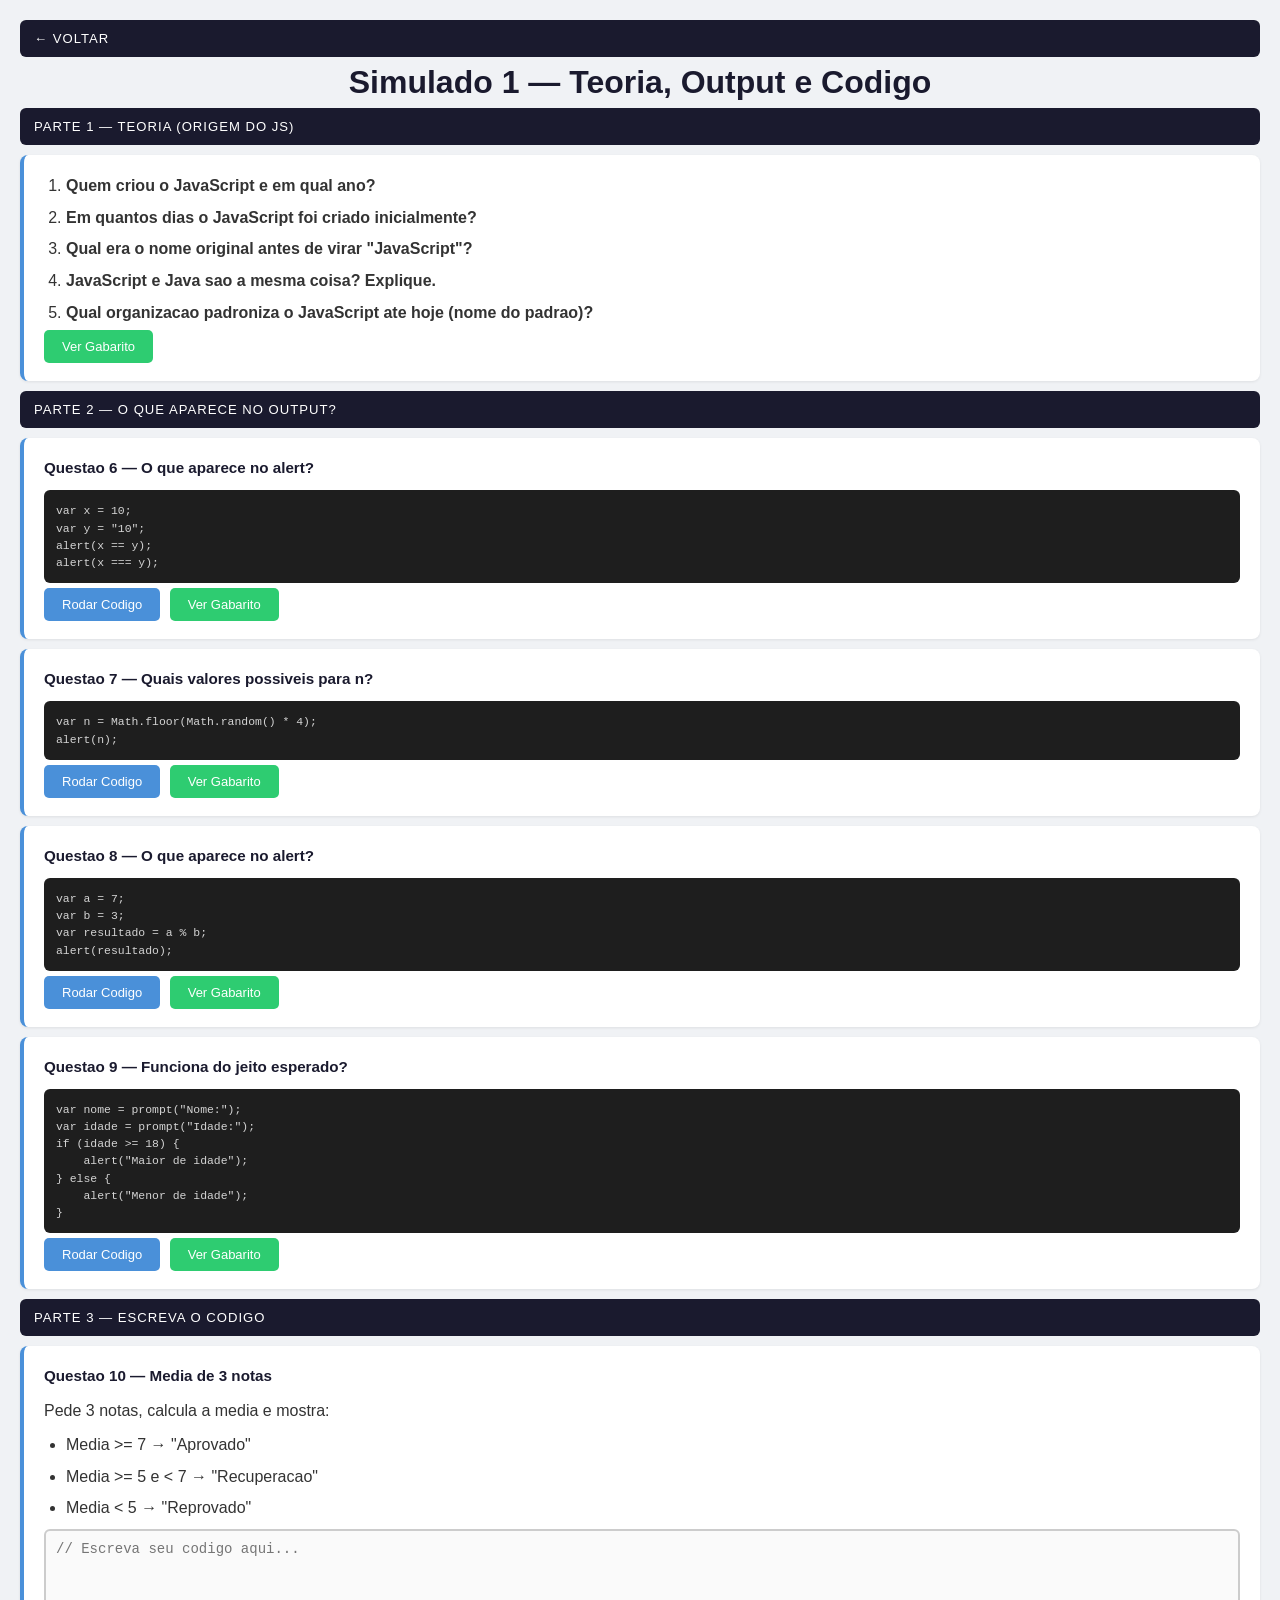
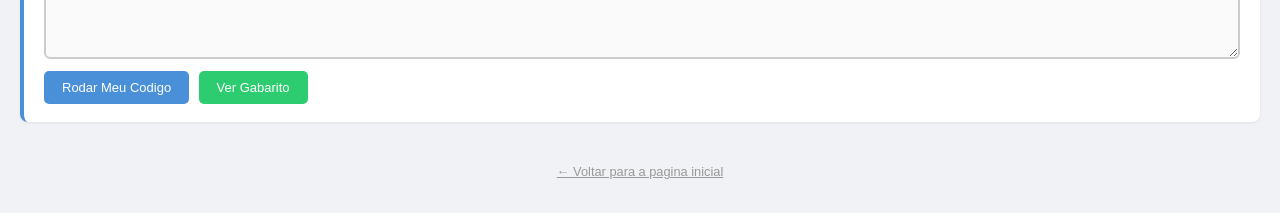
==== simulado1.html @ 15b84f65 "first commit" ====
<!DOCTYPE html>
<html lang="pt-BR">
<head>
    <meta charset="UTF-8">
    <meta name="viewport" content="width=device-width, initial-scale=1.0">
    <title>Simulado 1 — Teoria, Output e Codigo</title>
    <link rel="stylesheet" href="css/style.css">
</head>
<body>

    <div class="secao-titulo"><a href="index.html" style="color:white;text-decoration:none;">← Voltar</a></div>

    <h1>Simulado 1 — Teoria, Output e Codigo</h1>


    <!-- === TEORIA === -->
    <p class="secao-titulo">Parte 1 — Teoria (Origem do JS)</p>
    <div class="questao">
        <ol>
            <li><strong>Quem criou o JavaScript e em qual ano?</strong></li>
            <li><strong>Em quantos dias o JavaScript foi criado inicialmente?</strong></li>
            <li><strong>Qual era o nome original antes de virar "JavaScript"?</strong></li>
            <li><strong>JavaScript e Java sao a mesma coisa? Explique.</strong></li>
            <li><strong>Qual organizacao padroniza o JavaScript ate hoje (nome do padrao)?</strong></li>
        </ol>
        <button class="btn-gabarito" onclick="toggle('gabarito-teoria')">Ver Gabarito</button>
        <div class="gabarito" id="gabarito-teoria">
            <p><strong>1.</strong> <strong>Brendan Eich</strong>, em <strong>1995</strong>, trabalhando na <strong>Netscape</strong>.</p>
            <p><strong>2.</strong> Aproximadamente <strong>10 dias</strong>.</p>
            <p><strong>3.</strong> Primeiro se chamou <strong>Mocha</strong>, depois <strong>LiveScript</strong>. Nada a ver com cafe — "Java" era jogada de marketing da Sun (dona do Java) com a Netscape.</p>
            <p><strong>4.</strong> <strong>Nao!</strong> Sao linguagens completamente diferentes, sem relacao tecnica. Java e da Sun/Oracle, JavaScript e da Netscape/Mozilla. O nome similar foi estrategia de marketing.</p>
            <p><strong>5.</strong> A <strong>ECMA International</strong> padroniza o JavaScript. O padrao se chama <strong>ECMAScript</strong>. A Microsoft criou o JScript, que era um clone do JS no Internet Explorer — talvez seu professor tenha falado sobre isso quando disse que "a Microsoft roubou".</p>
        </div>
    </div>


    <!-- === PARTE 2 === -->
    <p class="secao-titulo">Parte 2 — O que aparece no output?</p>

    <div class="questao">
        <h3>Questao 6 — O que aparece no alert?</h3>
        <div class="codigo">var x = 10;
var y = "10";
alert(x == y);
alert(x === y);</div>
        <button class="btn-rodar" onclick="rodarQ6()">Rodar Codigo</button>
        <button class="btn-gabarito" onclick="toggle('gabarito6')">Ver Gabarito</button>
        <div class="output-box" id="output6"></div>
        <div class="gabarito" id="gabarito6">
            <p><strong>Primeiro alert:</strong> <code>true</code></p>
            <p><strong>Segundo alert:</strong> <code>false</code></p>
            <p><strong>==</strong> compara valor (com conversao) → verdadeiro.</p>
            <p><strong>===</strong> compara valor E tipo (sem conversao) → falso, pois number ≠ string.</p>
        </div>
    </div>

    <div class="questao">
        <h3>Questao 7 — Quais valores possiveis para n?</h3>
        <div class="codigo">var n = Math.floor(Math.random() * 4);
alert(n);</div>
        <button class="btn-rodar" onclick="rodarQ7()">Rodar Codigo</button>
        <button class="btn-gabarito" onclick="toggle('gabarito7')">Ver Gabarito</button>
        <div class="output-box" id="output7"></div>
        <div class="gabarito" id="gabarito7">
            <p><strong>Valores:</strong> <code>0, 1, 2 ou 3</code></p>
            <p>Regra: <code>Math.floor(Math.random() * N)</code> sorteia de <strong>0 ate N-1</strong>.</p>
        </div>
    </div>

    <div class="questao">
        <h3>Questao 8 — O que aparece no alert?</h3>
        <div class="codigo">var a = 7;
var b = 3;
var resultado = a % b;
alert(resultado);</div>
        <button class="btn-rodar" onclick="rodarQ8()">Rodar Codigo</button>
        <button class="btn-gabarito" onclick="toggle('gabarito8')">Ver Gabarito</button>
        <div class="output-box" id="output8"></div>
        <div class="gabarito" id="gabarito8">
            <p><strong>Resultado:</strong> <code>1</code> (resto de 7 ÷ 3 = 2 com resto 1).</p>
        </div>
    </div>

    <div class="questao">
        <h3>Questao 9 — Funciona do jeito esperado?</h3>
        <div class="codigo">var nome = prompt("Nome:");
var idade = prompt("Idade:");
if (idade >= 18) {
    alert("Maior de idade");
} else {
    alert("Menor de idade");
}</div>
        <button class="btn-rodar" onclick="rodarQ9()">Rodar Codigo</button>
        <button class="btn-gabarito" onclick="toggle('gabarito9')">Ver Gabarito</button>
        <div class="output-box" id="output9"></div>
        <div class="gabarito" id="gabarito9">
            <p>Por coincidencia funciona! O JS faz coercao automatica. Mas se o usuario digitar algo invalido vira <code>NaN</code>. O certo e usar <code>parseFloat</code> ou <code>parseInt</code>.</p>
        </div>
    </div>


    <!-- === PARTE 3 === -->
    <p class="secao-titulo">Parte 3 — Escreva o codigo</p>

    <div class="questao">
        <h3>Questao 10 — Media de 3 notas</h3>
        <p>Pede 3 notas, calcula a media e mostra:</p>
        <ul>
            <li>Media >= 7 → "Aprovado"</li>
            <li>Media >= 5 e &lt; 7 → "Recuperacao"</li>
            <li>Media &lt; 5 → "Reprovado"</li>
        </ul>
        <textarea id="codigoQ10" placeholder="// Escreva seu codigo aqui..."></textarea>
        <br>
        <button class="btn-rodar" onclick="rodarQ10()">Rodar Meu Codigo</button>
        <button class="btn-gabarito" onclick="toggle('gabarito10')">Ver Gabarito</button>
        <div class="output-box" id="output10"></div>
        <div class="gabarito" id="gabarito10">
            <div class="codigo">var nota1 = parseFloat(prompt("Nota 1:"));
var nota2 = parseFloat(prompt("Nota 2:"));
var nota3 = parseFloat(prompt("Nota 3:"));

var media = (nota1 + nota2 + nota3) / 3;

if (media >= 7) {
    alert("Media: " + media.toFixed(2) + " — Aprovado!");
} else if (media >= 5) {
    alert("Media: " + media.toFixed(2) + " — Recuperacao");
} else {
    alert("Media: " + media.toFixed(2) + " — Reprovado");
}</div>
        </div>
    </div>

    <p class="footer"><a href="index.html" style="color:#999;">← Voltar para a pagina inicial</a></p>

    <script src="js/simulado1.js"></script>

</body>
</html>
---- css/style.css ----
/* ===== RESET & BASE ===== */
*, *::before, *::after {
    box-sizing: border-box;
    margin: 0;
    padding: 0;
}

body {
    font-family: Arial, sans-serif;
    background: #f0f2f5;
    color: #333;
    line-height: 1.6;
    padding: 20px;
}

/* ===== LANDING PAGE ===== */
.hero {
    text-align: center;
    background: linear-gradient(135deg, #1a1a2e 0%, #16213e 100%);
    color: white;
    padding: 40px 20px;
    border-radius: 12px;
    margin-bottom: 30px;
}

.hero h1 {
    font-size: 1.8em;
    margin-bottom: 10px;
}

.hero .badges {
    display: flex;
    flex-wrap: wrap;
    justify-content: center;
    gap: 8px;
    margin: 15px 0;
}

.badge {
    background: rgba(255,255,255,0.15);
    padding: 4px 12px;
    border-radius: 20px;
    font-size: 0.85em;
}

.hero p {
    opacity: 0.85;
    max-width: 500px;
    margin: 0 auto;
}

.cards {
    display: grid;
    grid-template-columns: repeat(auto-fit, minmax(280px, 1fr));
    gap: 20px;
    max-width: 700px;
    margin: 0 auto;
}

.card {
    background: white;
    border-radius: 12px;
    padding: 24px;
    text-decoration: none;
    color: #333;
    box-shadow: 0 2px 8px rgba(0,0,0,0.08);
    border-left: 5px solid #4a90d9;
    transition: transform 0.15s, box-shadow 0.15s;
}

.card:hover {
    transform: translateY(-3px);
    box-shadow: 0 4px 16px rgba(0,0,0,0.12);
}

.card h2 {
    font-size: 1.2em;
    margin-bottom: 8px;
    color: #1a1a2e;
}

.card p {
    font-size: 0.9em;
    color: #666;
}

.card .count {
    display: inline-block;
    background: #eef3ff;
    color: #4a90d9;
    padding: 2px 10px;
    border-radius: 12px;
    font-size: 0.8em;
    margin-top: 10px;
    font-weight: bold;
}

.topics {
    max-width: 700px;
    margin: 30px auto 0;
    background: white;
    padding: 20px 24px;
    border-radius: 12px;
    box-shadow: 0 2px 8px rgba(0,0,0,0.08);
}

.topics h3 {
    color: #1a1a2e;
    margin-bottom: 10px;
}

.topics ul {
    list-style: none;
    display: grid;
    grid-template-columns: repeat(auto-fit, minmax(220px, 1fr));
    gap: 4px;
}

.topics ul li::before {
    content: "→ ";
    color: #4a90d9;
}

/* ===== COMMON — SUBTITLES ===== */
.secao-titulo {
    background: #1a1a2e;
    color: white;
    padding: 8px 14px;
    border-radius: 6px;
    font-size: 0.82em;
    text-transform: uppercase;
    letter-spacing: 1px;
    margin-bottom: 0;
}

/* ===== QUESTAO CARD ===== */
.questao {
    background: white;
    padding: 18px 20px;
    margin: 10px 0;
    border-radius: 8px;
    border-left: 4px solid #4a90d9;
    box-shadow: 0 1px 3px rgba(0,0,0,0.08);
}

.questao h3 {
    margin: 0 0 10px;
    font-size: 0.95em;
    color: #1a1a2e;
}

/* ===== CODE BLOCK ===== */
.codigo {
    background: #1e1e1e;
    color: #d4d4d4;
    padding: 12px;
    border-radius: 6px;
    font-family: monospace;
    white-space: pre;
    overflow-x: auto;
    line-height: 1.5;
    font-size: 0.88em;
}

.lacuna {
    color: #f0db4f;
    font-weight: bold;
}

/* ===== MULTIPLE CHOICE ===== */
.opcoes {
    list-style: none;
    padding: 0;
    margin: 10px 0;
}

.opcoes li {
    padding: 10px 14px;
    margin: 5px 0;
    border: 2px solid #e0e0e0;
    border-radius: 6px;
    cursor: pointer;
    transition: all 0.15s;
}

.opcoes li:hover {
    border-color: #4a90d9;
    background: #eef3ff;
}

.opcoes li.selecionado {
    border-color: #4a90d9;
    background: #eef3ff;
}

.opcoes li.certa {
    border-color: #28a745 !important;
    background: #d4edda !important;
}

.opcoes li.errada {
    border-color: #dc3545 !important;
    background: #f8d7da !important;
}

.opcoes li input[type="radio"] {
    margin-right: 8px;
}

/* ===== TEXTAREA ===== */
textarea {
    width: 100%;
    min-height: 130px;
    font-family: monospace;
    font-size: 14px;
    padding: 10px;
    border: 2px solid #ccc;
    border-radius: 6px;
    background: #fafafa;
    resize: vertical;
    margin-top: 8px;
}

textarea:focus {
    border-color: #4a90d9;
    outline: none;
}

/* ===== INPUT LACUNA ===== */
.input-lacuna {
    font-family: monospace;
    font-size: 14px;
    padding: 6px 10px;
    border: 2px solid #ccc;
    border-radius: 5px;
    width: 90%;
    background: #fafafa;
}

.input-lacuna:focus {
    border-color: #4a90d9;
    outline: none;
}

/* ===== BUTTONS ===== */
button {
    padding: 9px 18px;
    border: none;
    border-radius: 5px;
    cursor: pointer;
    font-size: 13px;
    margin: 5px 5px 0 0;
    transition: opacity 0.15s;
}

button:hover {
    opacity: 0.85;
}

.btn-rodar { background: #4a90d9; color: white; }
.btn-verificar { background: #4a90d9; color: white; }
.btn-verificar:hover, .btn-rodar:hover { background: #357abd; }
.btn-gabarito { background: #2ecc71; color: white; }
.btn-gabarito:hover { background: #27ae60; }
.btn-explicar { background: #2ecc71; color: white; }
.btn-explicar:hover { background: #27ae60; }
.btn-voltar { background: #6c757d; color: white; }
.btn-voltar:hover { background: #5a6268; }

/* ===== RESULTADO / FEEDBACK ===== */
.resultado {
    display: none;
    padding: 10px 14px;
    margin-top: 8px;
    border-radius: 6px;
    font-weight: bold;
    font-size: 0.93em;
}

.resultado.acerto {
    background: #d4edda;
    color: #155724;
    display: block;
}

.resultado.erro {
    background: #f8d7da;
    color: #721c24;
    display: block;
}

.gabarito,
.explicacao {
    display: none;
    background: #e8f8ef;
    border: 1px solid #2ecc71;
    padding: 12px;
    margin-top: 6px;
    border-radius: 6px;
    font-size: 0.9em;
}

.gabarito strong,
.explicacao strong {
    color: #1a7a42;
}

.gabarito p, .explicacao p {
    margin: 5px 0;
}

.output-box {
    background: #1e1e1e;
    color: #7ee787;
    padding: 12px;
    border-radius: 6px;
    font-family: monospace;
    margin-top: 8px;
    display: none;
    font-size: 0.9em;
    white-space: pre-line;
}

h1 { text-align: center; color: #1a1a2e; }

/* ===== FOOTER ===== */
.footer {
    text-align: center;
    padding: 30px 10px 10px;
    color: #999;
    font-size: 0.8em;
}

/* ===== LISTS ===== */
.questao ol, .questao ul:not(.opcoes) {
    padding-left: 22px;
}

.questao li:not(:last-child) {
    margin-bottom: 6px;
}

.questao > p {
    margin: 8px 0;
}

/* ===== RESPONSIVE ===== */
@media (max-width: 600px) {
    body {
        padding: 10px;
    }

    .hero {
        padding: 28px 16px;
    }

    .hero h1 {
        font-size: 1.4em;
    }

    .badges {
        flex-direction: column;
        align-items: center;
    }

    .cards {
        grid-template-columns: 1fr;
    }

    .questao {
        padding: 14px 14px;
    }

    .questao h3 {
        font-size: 0.9em;
    }

    .opcoes li {
        padding: 8px 10px;
        font-size: 0.9em;
    }

    button {
        width: 100%;
        margin: 4px 0;
    }

    .codigo {
        font-size: 0.8em;
        padding: 10px;
    }
}
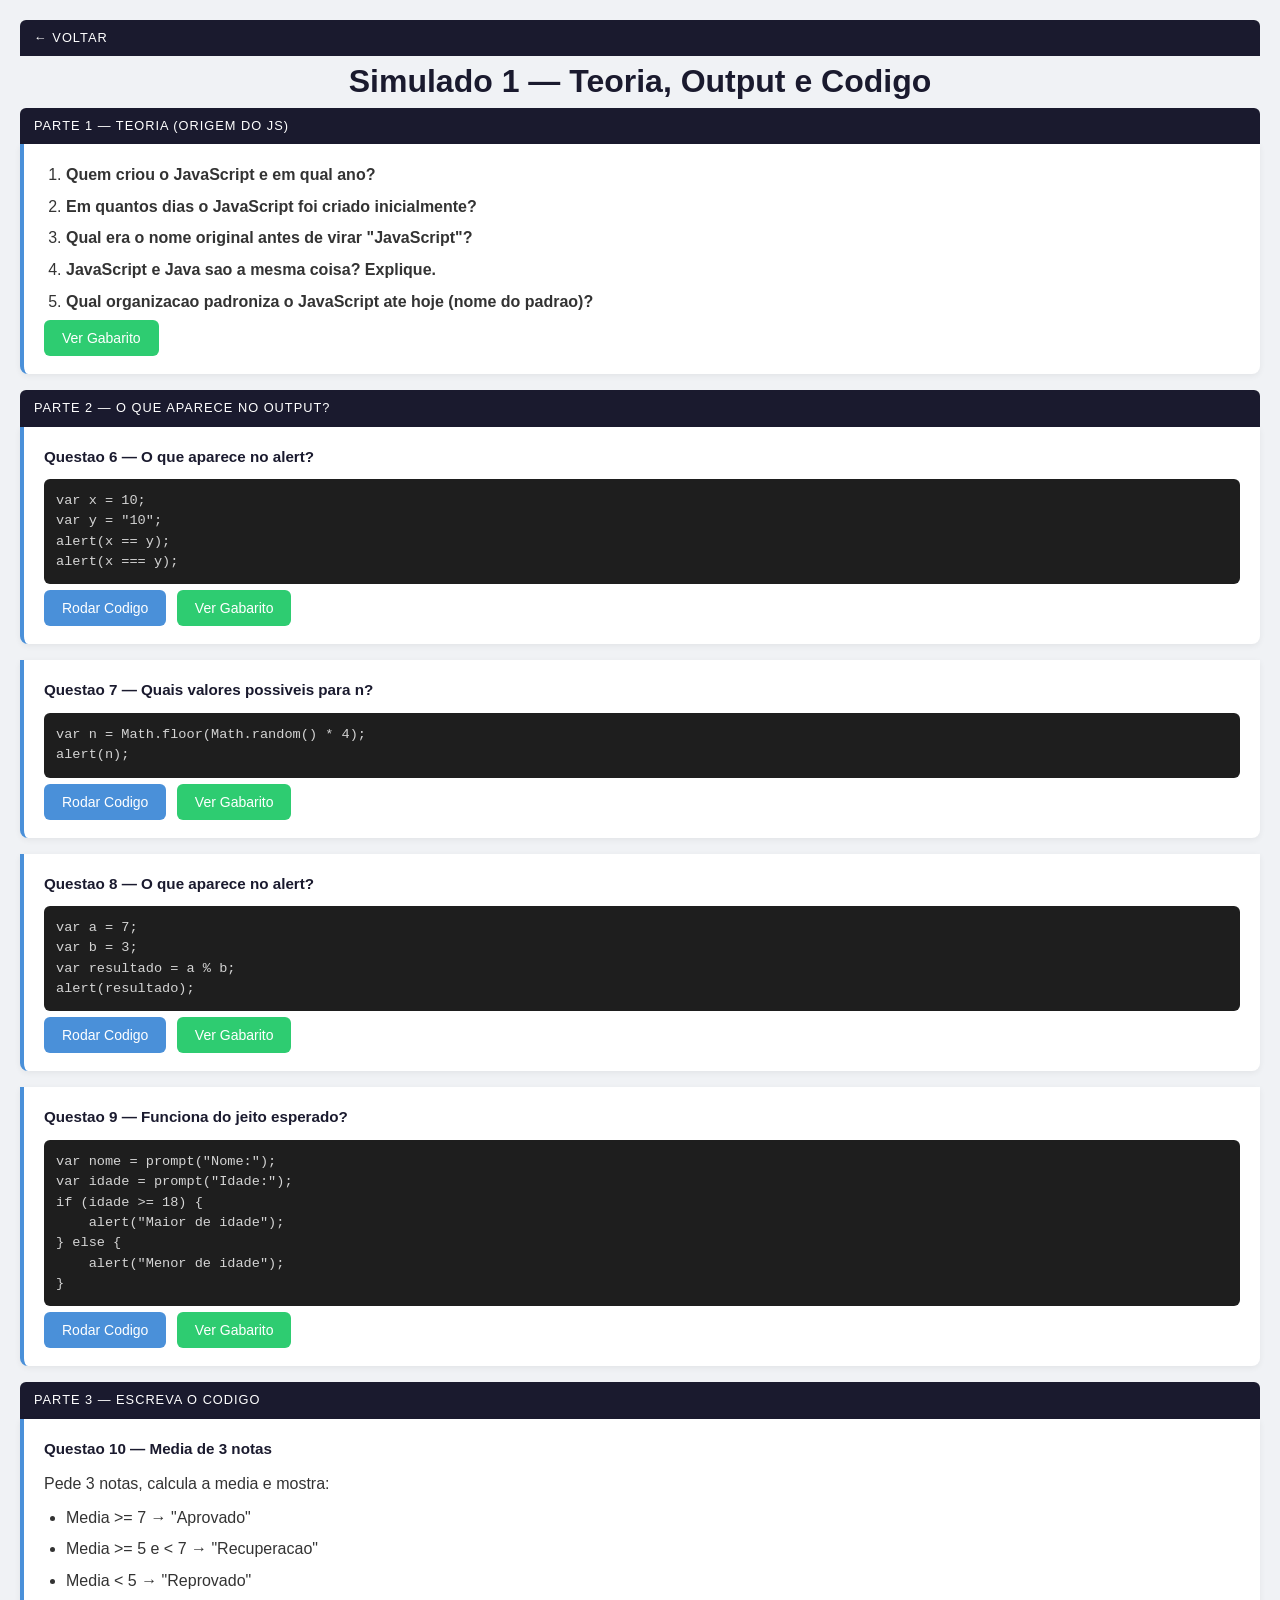
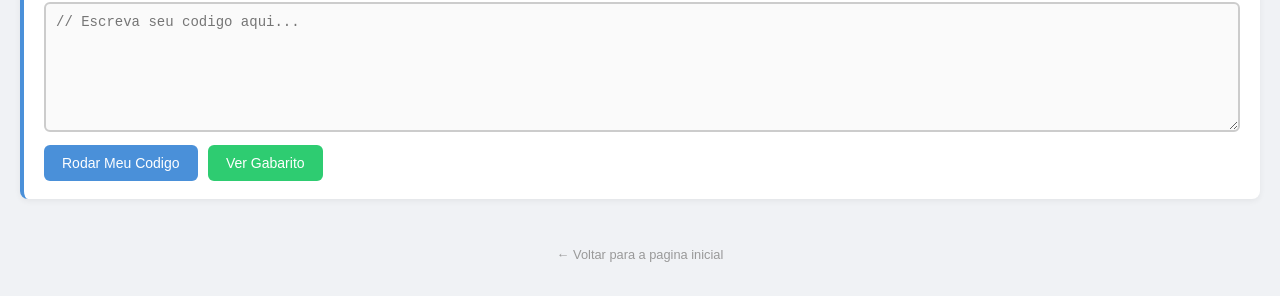
==== commit 08c5b9a4: "feat responsive" ====
--- a/simulado1.html
+++ b/simulado1.html
@@ -4,6 +4,7 @@
     <meta charset="UTF-8">
     <meta name="viewport" content="width=device-width, initial-scale=1.0">
     <title>Simulado 1 — Teoria, Output e Codigo</title>
+    <link rel="icon" type="image/svg+xml" href="favicon.svg">
     <link rel="stylesheet" href="css/style.css">
 </head>
 <body>
--- a/css/style.css
+++ b/css/style.css
@@ -6,12 +6,21 @@
 }
 
 body {
-    font-family: Arial, sans-serif;
+    font-family: Arial, -apple-system, BlinkMacSystemFont, sans-serif;
     background: #f0f2f5;
     color: #333;
     line-height: 1.6;
     padding: 20px;
-}
+    overflow-x: hidden;
+    -webkit-text-size-adjust: 100%;
+}
+
+a {
+    color: inherit;
+    text-decoration: none;
+}
+
+img { max-width: 100%; }
 
 /* ===== LANDING PAGE ===== */
 .hero {
@@ -24,7 +33,8 @@
 }
 
 .hero h1 {
-    font-size: 1.8em;
+    color: white;
+    font-size: 2em;
     margin-bottom: 10px;
 }
 
@@ -51,8 +61,8 @@
 
 .cards {
     display: grid;
-    grid-template-columns: repeat(auto-fit, minmax(280px, 1fr));
-    gap: 20px;
+    grid-template-columns: repeat(auto-fit, minmax(240px, 1fr));
+    gap: 16px;
     max-width: 700px;
     margin: 0 auto;
 }
@@ -112,12 +122,12 @@
 .topics ul {
     list-style: none;
     display: grid;
-    grid-template-columns: repeat(auto-fit, minmax(220px, 1fr));
+    grid-template-columns: repeat(auto-fit, minmax(180px, 1fr));
     gap: 4px;
 }
 
 .topics ul li::before {
-    content: "→ ";
+    content: "\2192 ";
     color: #4a90d9;
 }
 
@@ -126,21 +136,30 @@
     background: #1a1a2e;
     color: white;
     padding: 8px 14px;
-    border-radius: 6px;
-    font-size: 0.82em;
+    border-radius: 6px 6px 0 0;
+    font-size: 0.8em;
     text-transform: uppercase;
     letter-spacing: 1px;
     margin-bottom: 0;
+}
+
+.secao-titulo a {
+    color: rgba(255,255,255,0.85);
+    transition: color 0.15s;
+}
+
+.secao-titulo a:hover {
+    color: white;
 }
 
 /* ===== QUESTAO CARD ===== */
 .questao {
     background: white;
     padding: 18px 20px;
-    margin: 10px 0;
-    border-radius: 8px;
+    margin: 0 0 16px;
+    border-radius: 0 0 8px 8px;
     border-left: 4px solid #4a90d9;
-    box-shadow: 0 1px 3px rgba(0,0,0,0.08);
+    box-shadow: 0 2px 6px rgba(0,0,0,0.06);
 }
 
 .questao h3 {
@@ -155,11 +174,12 @@
     color: #d4d4d4;
     padding: 12px;
     border-radius: 6px;
-    font-family: monospace;
+    font-family: 'SF Mono', 'Fira Code', 'Cascadia Code', monospace;
     white-space: pre;
     overflow-x: auto;
     line-height: 1.5;
-    font-size: 0.88em;
+    font-size: 0.85em;
+    -webkit-overflow-scrolling: touch;
 }
 
 .lacuna {
@@ -176,11 +196,16 @@
 
 .opcoes li {
     padding: 10px 14px;
-    margin: 5px 0;
+    margin: 4px 0;
     border: 2px solid #e0e0e0;
     border-radius: 6px;
     cursor: pointer;
     transition: all 0.15s;
+    font-size: 0.92em;
+}
+
+.opcoes li:active {
+    transform: scale(0.98);
 }
 
 .opcoes li:hover {
@@ -219,6 +244,7 @@
     background: #fafafa;
     resize: vertical;
     margin-top: 8px;
+    -webkit-appearance: none;
 }
 
 textarea:focus {
@@ -244,13 +270,21 @@
 
 /* ===== BUTTONS ===== */
 button {
-    padding: 9px 18px;
+    padding: 10px 18px;
     border: none;
-    border-radius: 5px;
+    border-radius: 6px;
     cursor: pointer;
-    font-size: 13px;
-    margin: 5px 5px 0 0;
-    transition: opacity 0.15s;
+    font-size: 14px;
+    margin: 6px 6px 0 0;
+    transition: opacity 0.15s, transform 0.1s;
+    font-weight: 500;
+    display: inline-block;
+    -webkit-tap-highlight-color: transparent;
+    touch-action: manipulation;
+}
+
+button:active {
+    transform: scale(0.96);
 }
 
 button:hover {
@@ -321,7 +355,10 @@
     white-space: pre-line;
 }
 
-h1 { text-align: center; color: #1a1a2e; }
+h1 {
+    text-align: center;
+    color: #1a1a2e;
+}
 
 /* ===== FOOTER ===== */
 .footer {
@@ -332,7 +369,8 @@
 }
 
 /* ===== LISTS ===== */
-.questao ol, .questao ul:not(.opcoes) {
+.questao ol,
+.questao ul:not(.opcoes) {
     padding-left: 22px;
 }
 
@@ -344,49 +382,185 @@
     margin: 8px 0;
 }
 
-/* ===== RESPONSIVE ===== */
-@media (max-width: 600px) {
+/* ========================================== */
+/* ===== MOBILE — Mobile First Adjustments === */
+/* ========================================== */
+@media (max-width: 640px) {
     body {
-        padding: 10px;
-    }
-
+        padding: 8px 8px 20px;
+    }
+
+    /* Hero compacto */
     .hero {
-        padding: 28px 16px;
+        padding: 24px 16px;
+        border-radius: 8px;
+        margin-bottom: 16px;
     }
 
     .hero h1 {
-        font-size: 1.4em;
-    }
-
-    .badges {
-        flex-direction: column;
-        align-items: center;
-    }
-
+        font-size: 1.5em;
+        line-height: 1.2;
+    }
+
+    .hero .badges {
+        flex-direction: row;
+        flex-wrap: wrap;
+        gap: 6px;
+    }
+
+    .badge {
+        font-size: 0.75em;
+        padding: 3px 10px;
+    }
+
+    .hero p {
+        font-size: 0.9em;
+    }
+
+    /* Cards empilham 1 coluna */
     .cards {
         grid-template-columns: 1fr;
-    }
-
+        gap: 10px;
+        max-width: 100%;
+    }
+
+    .card {
+        padding: 16px;
+        border-radius: 8px;
+    }
+
+    .card h2 {
+        font-size: 1.05em;
+    }
+
+    /* Topics 1 coluna */
+    .topics {
+        margin: 16px 0 0;
+        padding: 16px;
+        border-radius: 8px;
+    }
+
+    .topics ul {
+        grid-template-columns: 1fr;
+    }
+
+    /* Seccao-titulo menor */
+    .secao-titulo {
+        font-size: 0.72em;
+        padding: 6px 10px;
+        border-radius: 6px 6px 0 0;
+    }
+
+    /* Questao cards */
     .questao {
-        padding: 14px 14px;
+        padding: 14px 12px;
+        margin: 0 0 12px;
+        border-radius: 0 0 6px 6px;
     }
 
     .questao h3 {
-        font-size: 0.9em;
-    }
-
+        font-size: 0.88em;
+        line-height: 1.4;
+    }
+
+    .questao > p {
+        font-size: 0.88em;
+    }
+
+    .questao ol {
+        padding-left: 18px;
+        font-size: 0.88em;
+    }
+
+    /* Codigo adaptavel */
+    .codigo {
+        font-size: 0.75em;
+        padding: 10px 8px;
+        line-height: 1.4;
+        -webkit-overflow-scrolling: touch;
+    }
+
+    /* Opcoes touch-friendly (area maior) */
     .opcoes li {
-        padding: 8px 10px;
-        font-size: 0.9em;
-    }
-
+        padding: 12px 10px;
+        margin: 4px 0;
+        font-size: 0.88em;
+        min-height: 44px;
+        display: flex;
+        align-items: center;
+    }
+
+    /* Botoes full-width no mobile */
     button {
+        display: block;
         width: 100%;
-        margin: 4px 0;
+        margin: 6px 0 0;
+        padding: 12px 16px;
+        font-size: 15px;
+        text-align: center;
+        -webkit-tap-highlight-color: rgba(74,144,217,0.2);
+    }
+
+    button:active {
+        transform: scale(0.98);
+        opacity: 0.75;
+    }
+
+    /* Gabaritos e explicacoes */
+    .gabarito,
+    .explicacao {
+        padding: 10px;
+        font-size: 0.85em;
+    }
+
+    .resultado {
+        padding: 10px;
+        font-size: 0.88em;
+    }
+
+    .output-box {
+        padding: 10px 8px;
+        font-size: 0.82em;
+    }
+
+    /* Textarea full-width */
+    textarea {
+        min-height: 110px;
+        font-size: 13px;
+        padding: 8px;
+    }
+
+    /* Footer */
+    .footer {
+        padding: 20px 8px 8px;
+        font-size: 0.75em;
+    }
+}
+
+/* Tela ultra-pequena (< 360px) */
+@media (max-width: 360px) {
+    body {
+        padding: 4px 4px 16px;
+    }
+
+    .hero {
+        padding: 18px 12px;
+    }
+
+    .hero h1 {
+        font-size: 1.3em;
+    }
+
+    .card {
+        padding: 14px;
+    }
+
+    .questao {
+        padding: 10px 10px;
     }
 
     .codigo {
-        font-size: 0.8em;
-        padding: 10px;
-    }
-}
+        font-size: 0.72em;
+        padding: 8px 6px;
+    }
+}
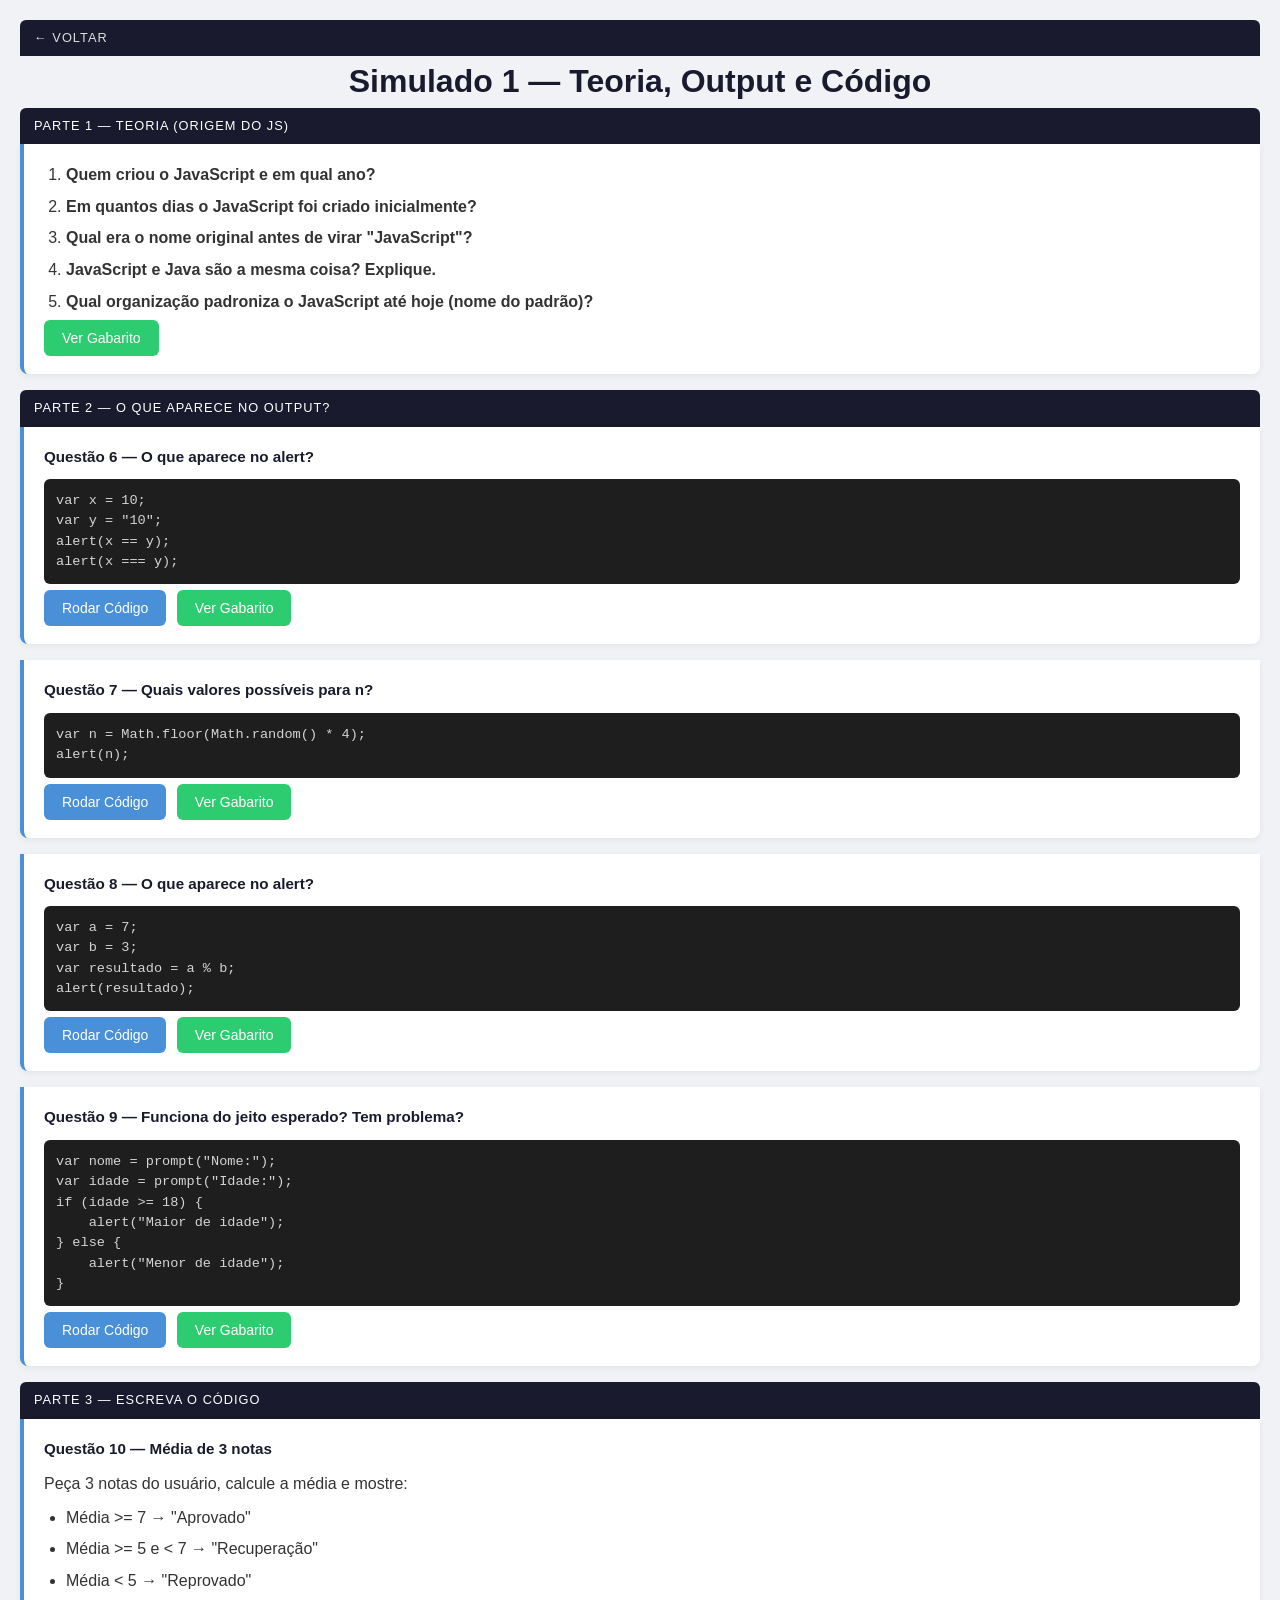
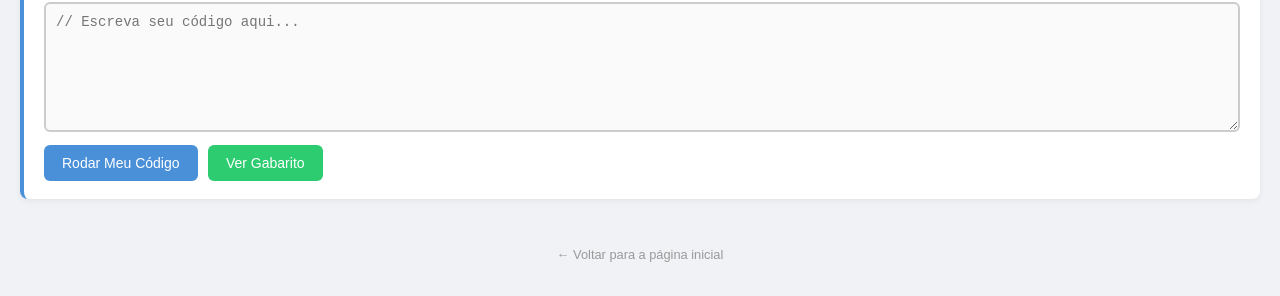
==== commit 02c0ccc6: "updt typos" ====
--- a/simulado1.html
+++ b/simulado1.html
@@ -3,16 +3,15 @@
 <head>
     <meta charset="UTF-8">
     <meta name="viewport" content="width=device-width, initial-scale=1.0">
-    <title>Simulado 1 — Teoria, Output e Codigo</title>
+    <title>Simulado 1 — Teoria, Output e Código</title>
     <link rel="icon" type="image/svg+xml" href="favicon.svg">
     <link rel="stylesheet" href="css/style.css">
 </head>
 <body>
 
-    <div class="secao-titulo"><a href="index.html" style="color:white;text-decoration:none;">← Voltar</a></div>
+    <div class="secao-titulo"><a href="index.html">← Voltar</a></div>
 
-    <h1>Simulado 1 — Teoria, Output e Codigo</h1>
-
+    <h1>Simulado 1 — Teoria, Output e Código</h1>
 
     <!-- === TEORIA === -->
     <p class="secao-titulo">Parte 1 — Teoria (Origem do JS)</p>
@@ -21,69 +20,70 @@
             <li><strong>Quem criou o JavaScript e em qual ano?</strong></li>
             <li><strong>Em quantos dias o JavaScript foi criado inicialmente?</strong></li>
             <li><strong>Qual era o nome original antes de virar "JavaScript"?</strong></li>
-            <li><strong>JavaScript e Java sao a mesma coisa? Explique.</strong></li>
-            <li><strong>Qual organizacao padroniza o JavaScript ate hoje (nome do padrao)?</strong></li>
+            <li><strong>JavaScript e Java são a mesma coisa? Explique.</strong></li>
+            <li><strong>Qual organização padroniza o JavaScript até hoje (nome do padrão)?</strong></li>
         </ol>
         <button class="btn-gabarito" onclick="toggle('gabarito-teoria')">Ver Gabarito</button>
         <div class="gabarito" id="gabarito-teoria">
-            <p><strong>1.</strong> <strong>Brendan Eich</strong>, em <strong>1995</strong>, trabalhando na <strong>Netscape</strong>.</p>
+            <p><strong>1.</strong> <strong>Brendan Eich</strong>, em <strong>1995</strong>, na <strong>Netscape</strong>.</p>
             <p><strong>2.</strong> Aproximadamente <strong>10 dias</strong>.</p>
-            <p><strong>3.</strong> Primeiro se chamou <strong>Mocha</strong>, depois <strong>LiveScript</strong>. Nada a ver com cafe — "Java" era jogada de marketing da Sun (dona do Java) com a Netscape.</p>
-            <p><strong>4.</strong> <strong>Nao!</strong> Sao linguagens completamente diferentes, sem relacao tecnica. Java e da Sun/Oracle, JavaScript e da Netscape/Mozilla. O nome similar foi estrategia de marketing.</p>
-            <p><strong>5.</strong> A <strong>ECMA International</strong> padroniza o JavaScript. O padrao se chama <strong>ECMAScript</strong>. A Microsoft criou o JScript, que era um clone do JS no Internet Explorer — talvez seu professor tenha falado sobre isso quando disse que "a Microsoft roubou".</p>
+            <p><strong>3.</strong> <strong>Mocha</strong> e depois <strong>LiveScript</strong>. O nome JavaScript foi estratégia de marketing junto ao Java (da Sun).</p>
+            <p><strong>4.</strong> <strong>Não.</strong> São linguagens diferentes, criadas por empresas diferentes, sem relação técnica. O nome similar foi jogada de marketing.</p>
+            <p><strong>5.</strong> A <strong>ECMA International</strong>, e o padrão se chama <strong>ECMAScript</strong>.</p>
         </div>
     </div>
-
 
     <!-- === PARTE 2 === -->
     <p class="secao-titulo">Parte 2 — O que aparece no output?</p>
 
     <div class="questao">
-        <h3>Questao 6 — O que aparece no alert?</h3>
+        <h3>Questão 6 — O que aparece no alert?</h3>
         <div class="codigo">var x = 10;
 var y = "10";
 alert(x == y);
 alert(x === y);</div>
-        <button class="btn-rodar" onclick="rodarQ6()">Rodar Codigo</button>
+        <button class="btn-rodar" onclick="rodarQ6()">Rodar Código</button>
         <button class="btn-gabarito" onclick="toggle('gabarito6')">Ver Gabarito</button>
         <div class="output-box" id="output6"></div>
         <div class="gabarito" id="gabarito6">
             <p><strong>Primeiro alert:</strong> <code>true</code></p>
             <p><strong>Segundo alert:</strong> <code>false</code></p>
-            <p><strong>==</strong> compara valor (com conversao) → verdadeiro.</p>
-            <p><strong>===</strong> compara valor E tipo (sem conversao) → falso, pois number ≠ string.</p>
+            <p><strong>==</strong> (igualdade normal) — compara apenas o <em>valor</em>, fazendo conversão automática de tipo. <code>10 == "10"</code> é <strong>true</strong> porque o JavaScript converte a string "10" para número.</p>
+            <p><strong>===</strong> (igualdade estrita) — compara <em>valor e tipo</em>, sem conversão. <code>10 === "10"</code> é <strong>false</strong> porque um é <code>number</code> e o outro é <code>string</code>.</p>
+            <p>Dica: na dúvida, use <strong>===</strong> para evitar surpresas.</p>
         </div>
     </div>
 
     <div class="questao">
-        <h3>Questao 7 — Quais valores possiveis para n?</h3>
+        <h3>Questão 7 — Quais valores possíveis para n?</h3>
         <div class="codigo">var n = Math.floor(Math.random() * 4);
 alert(n);</div>
-        <button class="btn-rodar" onclick="rodarQ7()">Rodar Codigo</button>
+        <button class="btn-rodar" onclick="rodarQ7()">Rodar Código</button>
         <button class="btn-gabarito" onclick="toggle('gabarito7')">Ver Gabarito</button>
         <div class="output-box" id="output7"></div>
         <div class="gabarito" id="gabarito7">
-            <p><strong>Valores:</strong> <code>0, 1, 2 ou 3</code></p>
-            <p>Regra: <code>Math.floor(Math.random() * N)</code> sorteia de <strong>0 ate N-1</strong>.</p>
+            <p><strong>Valores:</strong> <code>0</code>, <code>1</code>, <code>2</code> ou <code>3</code></p>
+            <p><code>Math.random() * 4</code> gera um decimal entre 0 e 3,999… O <code>Math.floor()</code> arredonda para baixo, resultando em <strong>0, 1, 2 ou 3</strong>.</p>
+            <p>Regra geral: <code>Math.floor(Math.random() * N)</code> sorteia de <strong>0 até N−1</strong>.</p>
         </div>
     </div>
 
     <div class="questao">
-        <h3>Questao 8 — O que aparece no alert?</h3>
+        <h3>Questão 8 — O que aparece no alert?</h3>
         <div class="codigo">var a = 7;
 var b = 3;
 var resultado = a % b;
 alert(resultado);</div>
-        <button class="btn-rodar" onclick="rodarQ8()">Rodar Codigo</button>
+        <button class="btn-rodar" onclick="rodarQ8()">Rodar Código</button>
         <button class="btn-gabarito" onclick="toggle('gabarito8')">Ver Gabarito</button>
         <div class="output-box" id="output8"></div>
         <div class="gabarito" id="gabarito8">
-            <p><strong>Resultado:</strong> <code>1</code> (resto de 7 ÷ 3 = 2 com resto 1).</p>
+            <p><strong>Resultado:</strong> <code>1</code> — 7 dividido por 3 dá 2, com <strong>resto de 1</strong>.</p>
         </div>
     </div>
 
     <div class="questao">
-        <h3>Questao 9 — Funciona do jeito esperado?</h3>
+        <h3>Questão 9 — Funciona do jeito esperado? Tem problema?</h3>
         <div class="codigo">var nome = prompt("Nome:");
 var idade = prompt("Idade:");
 if (idade >= 18) {
@@ -91,29 +91,30 @@
 } else {
     alert("Menor de idade");
 }</div>
-        <button class="btn-rodar" onclick="rodarQ9()">Rodar Codigo</button>
+        <button class="btn-rodar" onclick="rodarQ9()">Rodar Código</button>
         <button class="btn-gabarito" onclick="toggle('gabarito9')">Ver Gabarito</button>
         <div class="output-box" id="output9"></div>
         <div class="gabarito" id="gabarito9">
-            <p>Por coincidencia funciona! O JS faz coercao automatica. Mas se o usuario digitar algo invalido vira <code>NaN</code>. O certo e usar <code>parseFloat</code> ou <code>parseInt</code>.</p>
+            <p>Por coincidência funciona! O JavaScript faz <strong>coerção</strong> automática de tipo, convertendo a string para número na comparação com <code>&gt;=</code>.</p>
+            <p><strong>Problema:</strong> se o usuário digitar algo que não é número (ex: "abc"), o resultado será <code>NaN</code> e nenhuma condição faz sentido. O correto é usar <code>parseFloat</code> ou <code>parseInt</code>:</p>
+            <div class="codigo">var idade = <strong>parseFloat</strong>(prompt("Idade:"));</div>
         </div>
     </div>
 
-
     <!-- === PARTE 3 === -->
-    <p class="secao-titulo">Parte 3 — Escreva o codigo</p>
+    <p class="secao-titulo">Parte 3 — Escreva o código</p>
 
     <div class="questao">
-        <h3>Questao 10 — Media de 3 notas</h3>
-        <p>Pede 3 notas, calcula a media e mostra:</p>
+        <h3>Questão 10 — Média de 3 notas</h3>
+        <p>Peça 3 notas do usuário, calcule a média e mostre:</p>
         <ul>
-            <li>Media >= 7 → "Aprovado"</li>
-            <li>Media >= 5 e &lt; 7 → "Recuperacao"</li>
-            <li>Media &lt; 5 → "Reprovado"</li>
+            <li>Média >= 7 → "Aprovado"</li>
+            <li>Média >= 5 e &lt; 7 → "Recuperação"</li>
+            <li>Média &lt; 5 → "Reprovado"</li>
         </ul>
-        <textarea id="codigoQ10" placeholder="// Escreva seu codigo aqui..."></textarea>
+        <textarea id="codigoQ10" placeholder="// Escreva seu código aqui..."></textarea>
         <br>
-        <button class="btn-rodar" onclick="rodarQ10()">Rodar Meu Codigo</button>
+        <button class="btn-rodar" onclick="rodarQ10()">Rodar Meu Código</button>
         <button class="btn-gabarito" onclick="toggle('gabarito10')">Ver Gabarito</button>
         <div class="output-box" id="output10"></div>
         <div class="gabarito" id="gabarito10">
@@ -124,16 +125,16 @@
 var media = (nota1 + nota2 + nota3) / 3;
 
 if (media >= 7) {
-    alert("Media: " + media.toFixed(2) + " — Aprovado!");
+    alert("Média: " + media.toFixed(2) + " — Aprovado!");
 } else if (media >= 5) {
-    alert("Media: " + media.toFixed(2) + " — Recuperacao");
+    alert("Média: " + media.toFixed(2) + " — Recuperação");
 } else {
-    alert("Media: " + media.toFixed(2) + " — Reprovado");
+    alert("Média: " + media.toFixed(2) + " — Reprovado");
 }</div>
         </div>
     </div>
 
-    <p class="footer"><a href="index.html" style="color:#999;">← Voltar para a pagina inicial</a></p>
+    <p class="footer"><a href="index.html">← Voltar para a página inicial</a></p>
 
     <script src="js/simulado1.js"></script>
 
